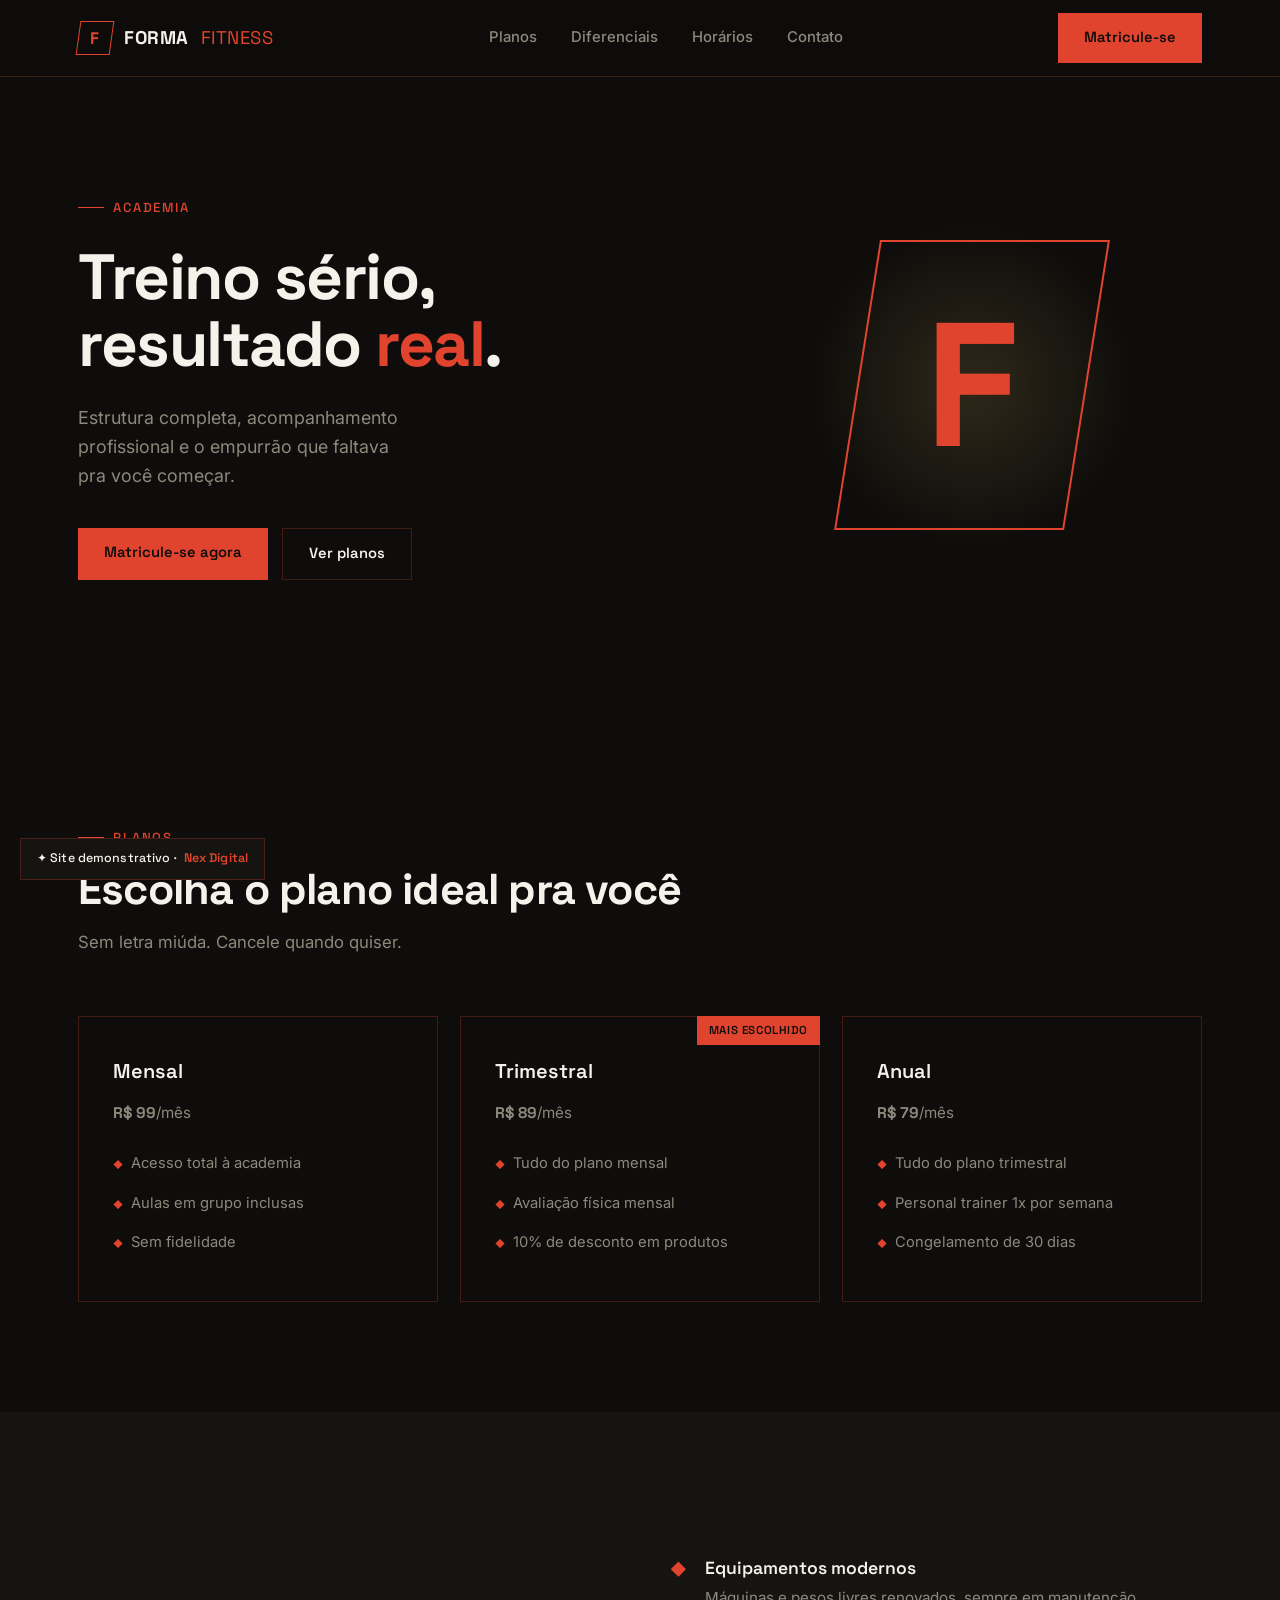
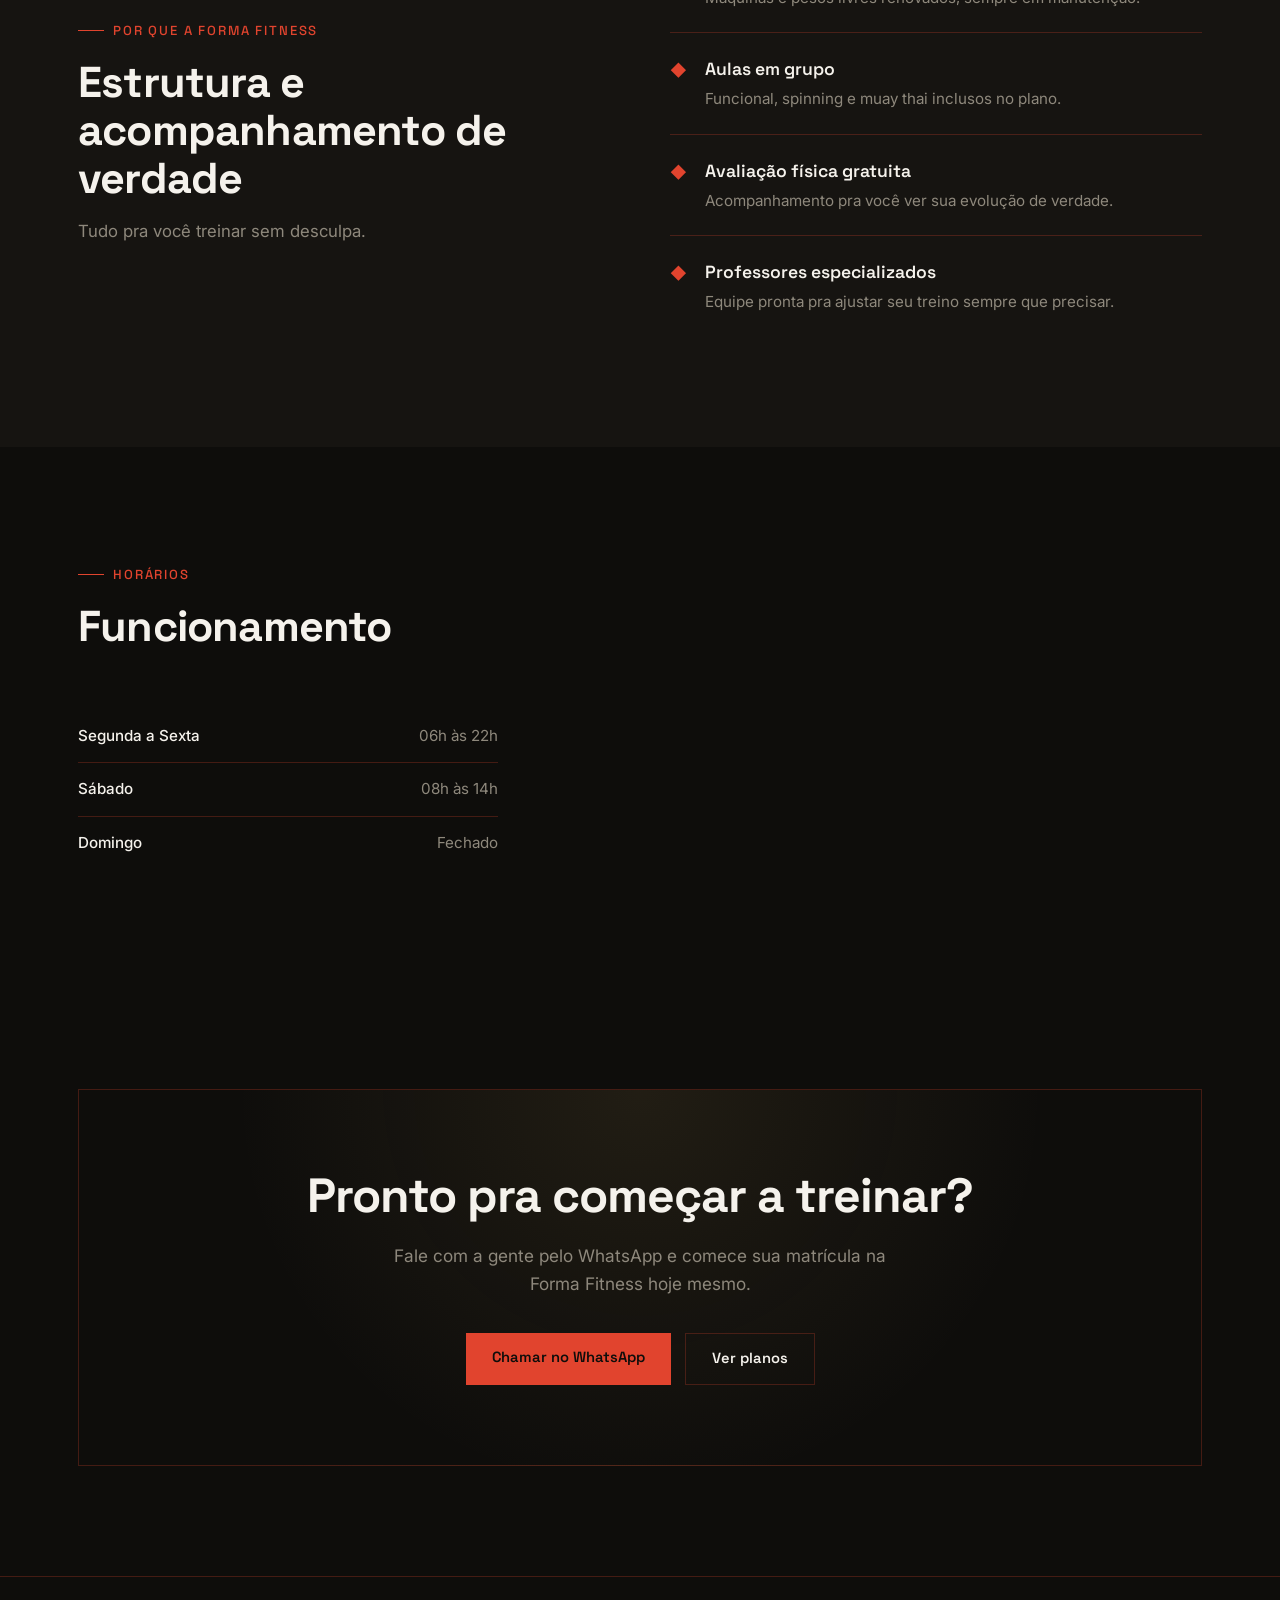
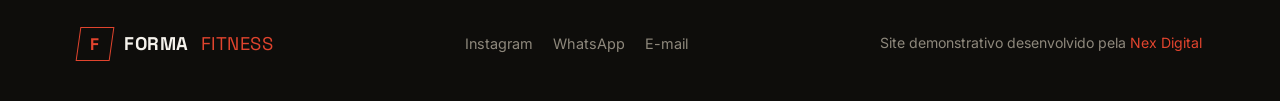
==== demos/academia.html @ 20af7e74 "Site institucional da Nex Digital com demos de portfolio Site one-page com CSS/JS compartilhados e t" ====
<!DOCTYPE html>
<html lang="pt-BR">
<head>
<meta charset="UTF-8">
<meta name="viewport" content="width=device-width, initial-scale=1.0">
<title>Forma Fitness — Academia</title>
<meta name="description" content="Forma Fitness: treino sério, resultado real. Estrutura completa e acompanhamento profissional. Projeto demonstrativo desenvolvido pela Nex Digital.">
<meta name="theme-color" content="#0E0D0B">
<meta name="robots" content="noindex">
<link rel="icon" href="data:image/svg+xml,%3Csvg xmlns='http://www.w3.org/2000/svg' viewBox='0 0 64 64'%3E%3Crect width='64' height='64' fill='%230E0D0B'/%3E%3Ctext x='32' y='45' font-family='Georgia,serif' font-size='38' font-weight='700' fill='%23E1442E' text-anchor='middle'%3EF%3C/text%3E%3C/svg%3E">
<link rel="preconnect" href="https://fonts.googleapis.com">
<link rel="preconnect" href="https://fonts.gstatic.com" crossorigin>
<link href="https://fonts.googleapis.com/css2?family=Space+Grotesk:wght@400;500;600;700&family=Inter:wght@400;500;600&display=swap" rel="stylesheet">
<link rel="stylesheet" href="../style.css">
</head>
<body class="tema-academia">

<header>
  <nav class="wrap nav">
    <a href="#" class="logo"><span class="mark"><span>F</span></span>FORMA <em>FITNESS</em></a>
    <ul class="menu" id="menu">
      <li><a href="#planos">Planos</a></li>
      <li><a href="#diferenciais">Diferenciais</a></li>
      <li><a href="#horarios">Horários</a></li>
      <li><a href="#contato">Contato</a></li>
    </ul>
    <a href="#" data-contato="whatsapp" class="btn btn-ouro">Matricule-se</a>
    <button type="button" class="menu-toggle" id="toggle" aria-label="Abrir menu" aria-expanded="false" aria-controls="menu">☰</button>
  </nav>
</header>

<section class="hero">
  <div class="wrap hero-grid">
    <div>
      <span class="eyebrow">Academia</span>
      <h1>Treino sério, resultado <b>real</b>.</h1>
      <p>Estrutura completa, acompanhamento profissional e o empurrão que faltava pra você começar.</p>
      <div class="hero-cta">
        <a href="#" data-contato="whatsapp" class="btn btn-ouro">Matricule-se agora</a>
        <a href="#planos" class="btn btn-linha">Ver planos</a>
      </div>
    </div>
    <div class="hero-art" aria-hidden="true">
      <div class="glow"></div>
      <div class="n" data-letra="F"></div>
    </div>
  </div>
</section>

<section id="planos">
  <div class="wrap">
    <div class="head">
      <span class="eyebrow">Planos</span>
      <h2>Escolha o plano ideal pra você</h2>
      <p>Sem letra miúda. Cancele quando quiser.</p>
    </div>
    <div class="serv-grid plan-grid">
      <div class="card">
        <h3>Mensal</h3>
        <p class="preco-plano">R$ 99<span>/mês</span></p>
        <ul class="check-list">
          <li>Acesso total à academia</li>
          <li>Aulas em grupo inclusas</li>
          <li>Sem fidelidade</li>
        </ul>
      </div>
      <div class="card">
        <span class="tag-popular">MAIS ESCOLHIDO</span>
        <h3>Trimestral</h3>
        <p class="preco-plano">R$ 89<span>/mês</span></p>
        <ul class="check-list">
          <li>Tudo do plano mensal</li>
          <li>Avaliação física mensal</li>
          <li>10% de desconto em produtos</li>
        </ul>
      </div>
      <div class="card">
        <h3>Anual</h3>
        <p class="preco-plano">R$ 79<span>/mês</span></p>
        <ul class="check-list">
          <li>Tudo do plano trimestral</li>
          <li>Personal trainer 1x por semana</li>
          <li>Congelamento de 30 dias</li>
        </ul>
      </div>
    </div>
  </div>
</section>

<section id="diferenciais" class="bg-alt">
  <div class="wrap porque">
    <div class="head head-sem-margem">
      <span class="eyebrow">Por que a Forma Fitness</span>
      <h2>Estrutura e acompanhamento de verdade</h2>
      <p>Tudo pra você treinar sem desculpa.</p>
    </div>
    <ul>
      <li><span class="check">◆</span><div><h4>Equipamentos modernos</h4><p>Máquinas e pesos livres renovados, sempre em manutenção.</p></div></li>
      <li><span class="check">◆</span><div><h4>Aulas em grupo</h4><p>Funcional, spinning e muay thai inclusos no plano.</p></div></li>
      <li><span class="check">◆</span><div><h4>Avaliação física gratuita</h4><p>Acompanhamento pra você ver sua evolução de verdade.</p></div></li>
      <li><span class="check">◆</span><div><h4>Professores especializados</h4><p>Equipe pronta pra ajustar seu treino sempre que precisar.</p></div></li>
    </ul>
  </div>
</section>

<section id="horarios">
  <div class="wrap">
    <div class="head">
      <span class="eyebrow">Horários</span>
      <h2>Funcionamento</h2>
    </div>
    <ul class="horarios">
      <li><span>Segunda a Sexta</span><span>06h às 22h</span></li>
      <li><span>Sábado</span><span>08h às 14h</span></li>
      <li><span>Domingo</span><span>Fechado</span></li>
    </ul>
  </div>
</section>

<section id="contato">
  <div class="wrap">
    <div class="cta-box">
      <h2>Pronto pra começar a treinar?</h2>
      <p>Fale com a gente pelo WhatsApp e comece sua matrícula na Forma Fitness hoje mesmo.</p>
      <div class="hero-cta">
        <a href="#" data-contato="whatsapp" class="btn btn-ouro">Chamar no WhatsApp</a>
        <a href="#planos" class="btn btn-linha">Ver planos</a>
      </div>
    </div>
  </div>
</section>

<footer>
  <div class="wrap foot">
    <a href="#" class="logo"><span class="mark"><span>F</span></span>FORMA <em>FITNESS</em></a>
    <div class="social">
      <a href="#" data-contato="instagram">Instagram</a>
      <a href="#" data-contato="whatsapp">WhatsApp</a>
      <a href="#" data-contato="email">E-mail</a>
    </div>
    <small>Site demonstrativo desenvolvido pela <a href="../index.html" class="link-ouro">Nex Digital</a></small>
  </div>
</footer>

<a class="demo-badge" href="../index.html">✦ Site demonstrativo · <b>Nex Digital</b></a>

<script src="../script.js" defer></script>
</body>
</html>
---- style.css ----
:root{
  --preto:#0E0D0B;
  --preto-2:#161411;
  --branco:#F5F2EC;
  --cinza:#8E887C;
  --ouro:#C9A961;
  --ouro-claro:#E4CE93;
  --linha:rgba(201,169,97,.22);
  --display:'Space Grotesk',sans-serif;
  --corpo:'Inter',sans-serif;
}
*{margin:0;padding:0;box-sizing:border-box}
html{scroll-behavior:smooth}
body{
  background:var(--preto);
  color:var(--branco);
  font-family:var(--corpo);
  line-height:1.6;
  -webkit-font-smoothing:antialiased;
  overflow-x:hidden;
}
a{color:inherit;text-decoration:none}
.wrap{max-width:1180px;margin:0 auto;padding:0 28px}
section{padding:110px 0}

/* ---------- HEADER ---------- */
header{
  position:fixed;top:0;left:0;right:0;z-index:100;
  background:rgba(14,13,11,.72);
  -webkit-backdrop-filter:blur(14px);
  backdrop-filter:blur(14px);
  border-bottom:1px solid var(--linha);
}
.nav{display:flex;align-items:center;justify-content:space-between;height:76px}
.logo{display:flex;align-items:center;gap:12px;font-family:var(--display);font-weight:700;font-size:1.15rem;letter-spacing:.5px}
.logo .mark{
  width:34px;height:34px;flex:none;
  display:grid;place-items:center;
  border:1.5px solid var(--ouro);
  color:var(--ouro);font-weight:700;font-size:1.05rem;
  transform:skewX(-8deg);
}
.logo .mark span{transform:skewX(8deg)}
.logo em{color:var(--ouro);font-style:normal;font-weight:400}
.menu{display:flex;gap:34px;list-style:none;font-size:.93rem;font-weight:500}
.menu a{color:var(--cinza);transition:color .2s}
.menu a:hover,.menu a:focus{color:var(--branco)}
.btn{
  display:inline-block;font-family:var(--display);font-weight:600;
  font-size:.92rem;padding:13px 26px;transition:.22s;cursor:pointer;border:none;
}
.btn-ouro{background:var(--ouro);color:var(--preto)}
.btn-ouro:hover,.btn-ouro:focus{background:var(--ouro-claro)}
.btn-linha{border:1.5px solid var(--linha);color:var(--branco);background:transparent}
.btn-linha:hover,.btn-linha:focus{border-color:var(--ouro);color:var(--ouro)}
.menu-toggle{display:none;background:none;border:none;color:var(--branco);font-size:1.6rem;cursor:pointer}

/* ---------- HERO ---------- */
.hero{position:relative;padding:190px 0 130px;overflow:hidden}
.hero-grid{display:grid;grid-template-columns:1.15fr .85fr;gap:40px;align-items:center}
.eyebrow{
  display:inline-flex;align-items:center;gap:9px;
  color:var(--ouro);font-family:var(--display);font-size:.82rem;
  font-weight:500;letter-spacing:.14em;text-transform:uppercase;margin-bottom:26px;
}
.eyebrow::before{content:"";width:26px;height:1px;background:var(--ouro)}
.hero h1{
  font-family:var(--display);font-weight:700;
  font-size:clamp(2.5rem,5.2vw,4rem);line-height:1.05;letter-spacing:-1.5px;
}
.hero h1 b{color:var(--ouro);font-weight:700}
.hero p{color:var(--cinza);font-size:1.12rem;max-width:30ch;margin:26px 0 38px}
.hero-cta{display:flex;gap:14px;flex-wrap:wrap}
/* elemento gráfico angular ecoando o "N" */
.hero-art{position:relative;height:380px}
.hero-art .n{
  position:absolute;inset:0;margin:auto;width:230px;height:290px;
  border:2px solid var(--ouro);transform:skewX(-9deg);
  display:grid;place-items:center;
}
.hero-art .n::before{
  content:attr(data-letra);font-family:var(--display);font-weight:700;font-size:11rem;
  color:var(--ouro);transform:skewX(9deg);line-height:1;
}
.hero-art .glow{
  position:absolute;inset:0;margin:auto;width:340px;height:340px;
  background:radial-gradient(circle,rgba(201,169,97,.18),transparent 68%);
  filter:blur(10px);
}

/* ---------- SEÇÕES / TÍTULOS ---------- */
.head{max-width:640px;margin-bottom:60px}
.head .eyebrow{margin-bottom:18px}
.head h2{font-family:var(--display);font-weight:700;font-size:clamp(1.9rem,3.6vw,2.7rem);letter-spacing:-.8px;line-height:1.1}
.head p{color:var(--cinza);margin-top:16px;font-size:1.05rem}

/* ---------- SERVIÇOS ---------- */
#servicos{background:var(--preto-2)}
.serv-grid{display:grid;grid-template-columns:repeat(2,1fr);gap:22px}
.card{
  padding:38px 34px;background:var(--preto);
  border:1px solid var(--linha);position:relative;transition:.25s;
}
.card:hover{border-color:var(--ouro);transform:translateY(-4px)}
.card .ico{
  width:52px;height:52px;display:grid;place-items:center;
  border:1.5px solid var(--ouro);color:var(--ouro);margin-bottom:22px;
  transform:skewX(-8deg);
}
.card .ico svg{transform:skewX(8deg)}
.card h3{font-family:var(--display);font-weight:600;font-size:1.25rem;margin-bottom:10px}
.card p{color:var(--cinza);font-size:.97rem}

/* ---------- COMO FUNCIONA ---------- */
.steps{display:grid;grid-template-columns:repeat(4,1fr);gap:0;border:1px solid var(--linha)}
.step{padding:36px 28px;border-right:1px solid var(--linha);position:relative}
.step:last-child{border-right:none}
.step .num{font-family:var(--display);font-weight:700;font-size:1rem;color:var(--ouro);letter-spacing:.1em}
.step h3{font-family:var(--display);font-weight:600;font-size:1.15rem;margin:18px 0 10px}
.step p{color:var(--cinza);font-size:.93rem}

/* ---------- PORTFÓLIO ---------- */
#portfolio{background:var(--preto-2)}
.port-grid{display:grid;grid-template-columns:repeat(3,1fr);gap:22px}
.port{
  aspect-ratio:4/3;border:1px solid var(--linha);position:relative;overflow:hidden;
  display:flex;align-items:flex-end;padding:26px;transition:.25s;
  background:linear-gradient(160deg,#1b1813,#0e0d0b);
}
.port:hover,.port:focus-visible{border-color:var(--ouro)}
.port::before{
  content:"";position:absolute;top:-30%;right:-20%;width:180px;height:180px;
  border:1.5px solid var(--linha);transform:skewX(-9deg);
}
.port span{font-family:var(--display);font-size:.8rem;color:var(--ouro);letter-spacing:.08em;display:block;margin-bottom:6px}
.port strong{font-family:var(--display);font-weight:600;font-size:1.2rem;display:block}
.port .ver{
  font-family:var(--corpo);font-weight:500;font-size:.85rem;color:var(--ouro);
  letter-spacing:normal;margin-top:10px;opacity:0;transform:translateY(6px);transition:.25s;
}
.port:hover .ver,.port:focus-visible .ver{opacity:1;transform:translateY(0)}

/* ---------- POR QUE ---------- */
.porque{display:grid;grid-template-columns:1fr 1fr;gap:60px;align-items:center}
.porque ul{list-style:none;margin-top:10px}
.porque li{padding:22px 0;border-bottom:1px solid var(--linha);display:flex;gap:18px;align-items:flex-start}
.porque li:last-child{border-bottom:none}
.porque .check{color:var(--ouro);flex:none;margin-top:3px}
.porque li h4{font-family:var(--display);font-weight:600;font-size:1.1rem;margin-bottom:4px}
.porque li p{color:var(--cinza);font-size:.95rem}

/* ---------- CTA FINAL ---------- */
#contato{text-align:center}
.cta-box{
  border:1px solid var(--linha);padding:80px 40px;position:relative;overflow:hidden;
  background:radial-gradient(circle at 50% 0%,rgba(201,169,97,.1),transparent 60%);
}
.cta-box h2{font-family:var(--display);font-weight:700;font-size:clamp(2rem,4vw,3rem);letter-spacing:-1px;line-height:1.08}
.cta-box p{color:var(--cinza);margin:20px auto 36px;max-width:46ch;font-size:1.08rem}
.cta-box .hero-cta{justify-content:center}

/* ---------- FOOTER ---------- */
footer{border-top:1px solid var(--linha);padding:50px 0 40px}
.foot{display:flex;justify-content:space-between;align-items:center;flex-wrap:wrap;gap:20px}
.foot small{color:var(--cinza);font-size:.88rem}
.foot .social{display:flex;gap:20px}
.foot .social a{color:var(--cinza);transition:color .2s;font-size:.9rem}
.foot .social a:hover{color:var(--ouro)}

/* ---------- PÁGINAS DE DEMONSTRAÇÃO ---------- */
body.tema-academia{
  --ouro:#E1442E;
  --ouro-claro:#FF6B4A;
  --linha:rgba(225,68,46,.25);
}
body.tema-restaurante{
  --ouro:#C97A4A;
  --ouro-claro:#E0A47A;
  --linha:rgba(201,122,74,.25);
}
.logo .mark.duas-letras{font-size:.8rem;letter-spacing:-.5px}

.demo-badge{
  position:fixed;left:20px;bottom:20px;z-index:90;
  display:flex;align-items:center;gap:7px;
  background:var(--preto-2);border:1px solid var(--linha);
  padding:10px 16px;font-family:var(--display);font-size:.78rem;
  font-weight:500;color:var(--branco);letter-spacing:.01em;
  transition:.2s;
}
.demo-badge:hover,.demo-badge:focus-visible{border-color:var(--ouro);color:var(--ouro)}
.demo-badge b{color:var(--ouro);font-weight:600}

/* lista de preços — usada nos serviços/cardápio das demos */
.lista-preco{list-style:none}
.lista-preco li{display:flex;justify-content:space-between;gap:24px;align-items:baseline;padding:20px 0;border-bottom:1px solid var(--linha)}
.lista-preco li:last-child{border-bottom:none}
.lista-preco h4{font-family:var(--display);font-weight:600;font-size:1.08rem}
.lista-preco li p{color:var(--cinza);font-size:.92rem;margin-top:4px}
.lista-preco .preco{font-family:var(--display);color:var(--ouro);font-weight:600;font-size:1.05rem;white-space:nowrap}

/* lista de horários de funcionamento */
.horarios{list-style:none;max-width:420px}
.horarios li{display:flex;justify-content:space-between;padding:14px 0;border-bottom:1px solid var(--linha);font-size:.95rem}
.horarios li:last-child{border-bottom:none}
.horarios li span:first-child{color:var(--branco);font-weight:500}
.horarios li span:last-child{color:var(--cinza)}

/* grade de 3 colunas — planos da academia */
.plan-grid{grid-template-columns:repeat(3,1fr)}
.card .tag-popular{
  position:absolute;top:-1px;right:-1px;background:var(--ouro);color:var(--preto);
  font-family:var(--display);font-weight:600;font-size:.72rem;padding:5px 12px;letter-spacing:.05em;
}
.preco-plano{font-family:var(--display);font-weight:700;font-size:1.8rem;color:var(--ouro);margin:14px 0 18px}
.preco-plano span{font-family:var(--corpo);font-weight:400;font-size:.95rem;color:var(--cinza)}
.check-list{list-style:none}
.check-list li{padding:8px 0;color:var(--cinza);font-size:.92rem;display:flex;gap:8px;align-items:baseline}
.check-list li::before{content:"◆";color:var(--ouro);font-size:.6rem}
.bg-alt{background:var(--preto-2)}
.link-ouro{color:var(--ouro)}
.head-sem-margem{margin-bottom:0}

/* ---------- RESPONSIVO ---------- */
@media(max-width:900px){
  .hero-grid,.porque{grid-template-columns:1fr}
  .hero-art{display:none}
  .serv-grid,.plan-grid{grid-template-columns:1fr}
  .steps{grid-template-columns:1fr 1fr}
  .step:nth-child(2){border-right:none}
  .step:nth-child(1),.step:nth-child(2){border-bottom:1px solid var(--linha)}
  .port-grid{grid-template-columns:1fr 1fr}
}
@media(max-width:640px){
  section{padding:80px 0}
  .menu{
    display:none;position:absolute;top:76px;left:0;right:0;
    flex-direction:column;gap:0;background:var(--preto-2);border-bottom:1px solid var(--linha);
  }
  .menu.open{display:flex}
  .menu li{padding:16px 28px;border-bottom:1px solid var(--linha)}
  .menu-toggle{display:block}
  .nav .btn-ouro{display:none}
  .steps,.port-grid{grid-template-columns:1fr}
  .step{border-right:none;border-bottom:1px solid var(--linha)}
  .step:last-child{border-bottom:none}
  .demo-badge{left:12px;bottom:12px;padding:9px 13px;font-size:.72rem}
}
@media(prefers-reduced-motion:reduce){*{transition:none!important;scroll-behavior:auto!important}}
:focus-visible{outline:2px solid var(--ouro);outline-offset:3px}
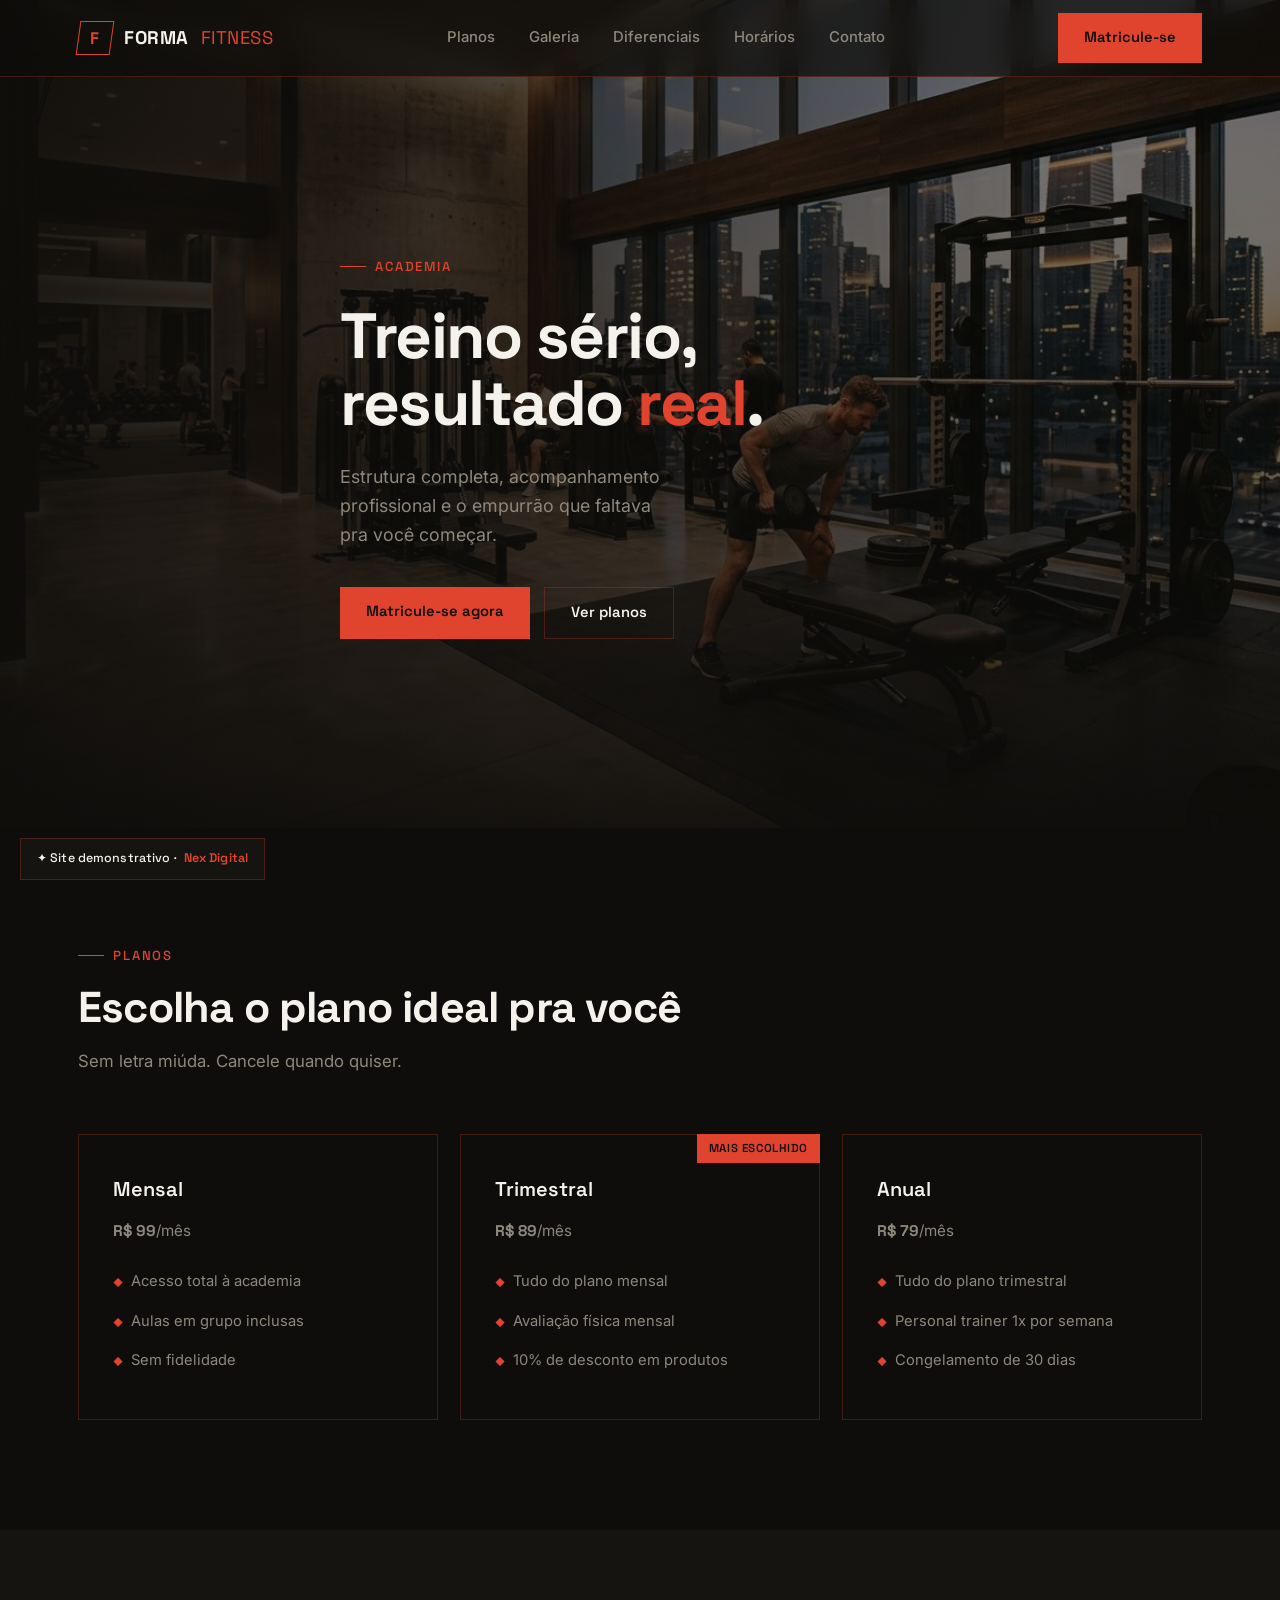
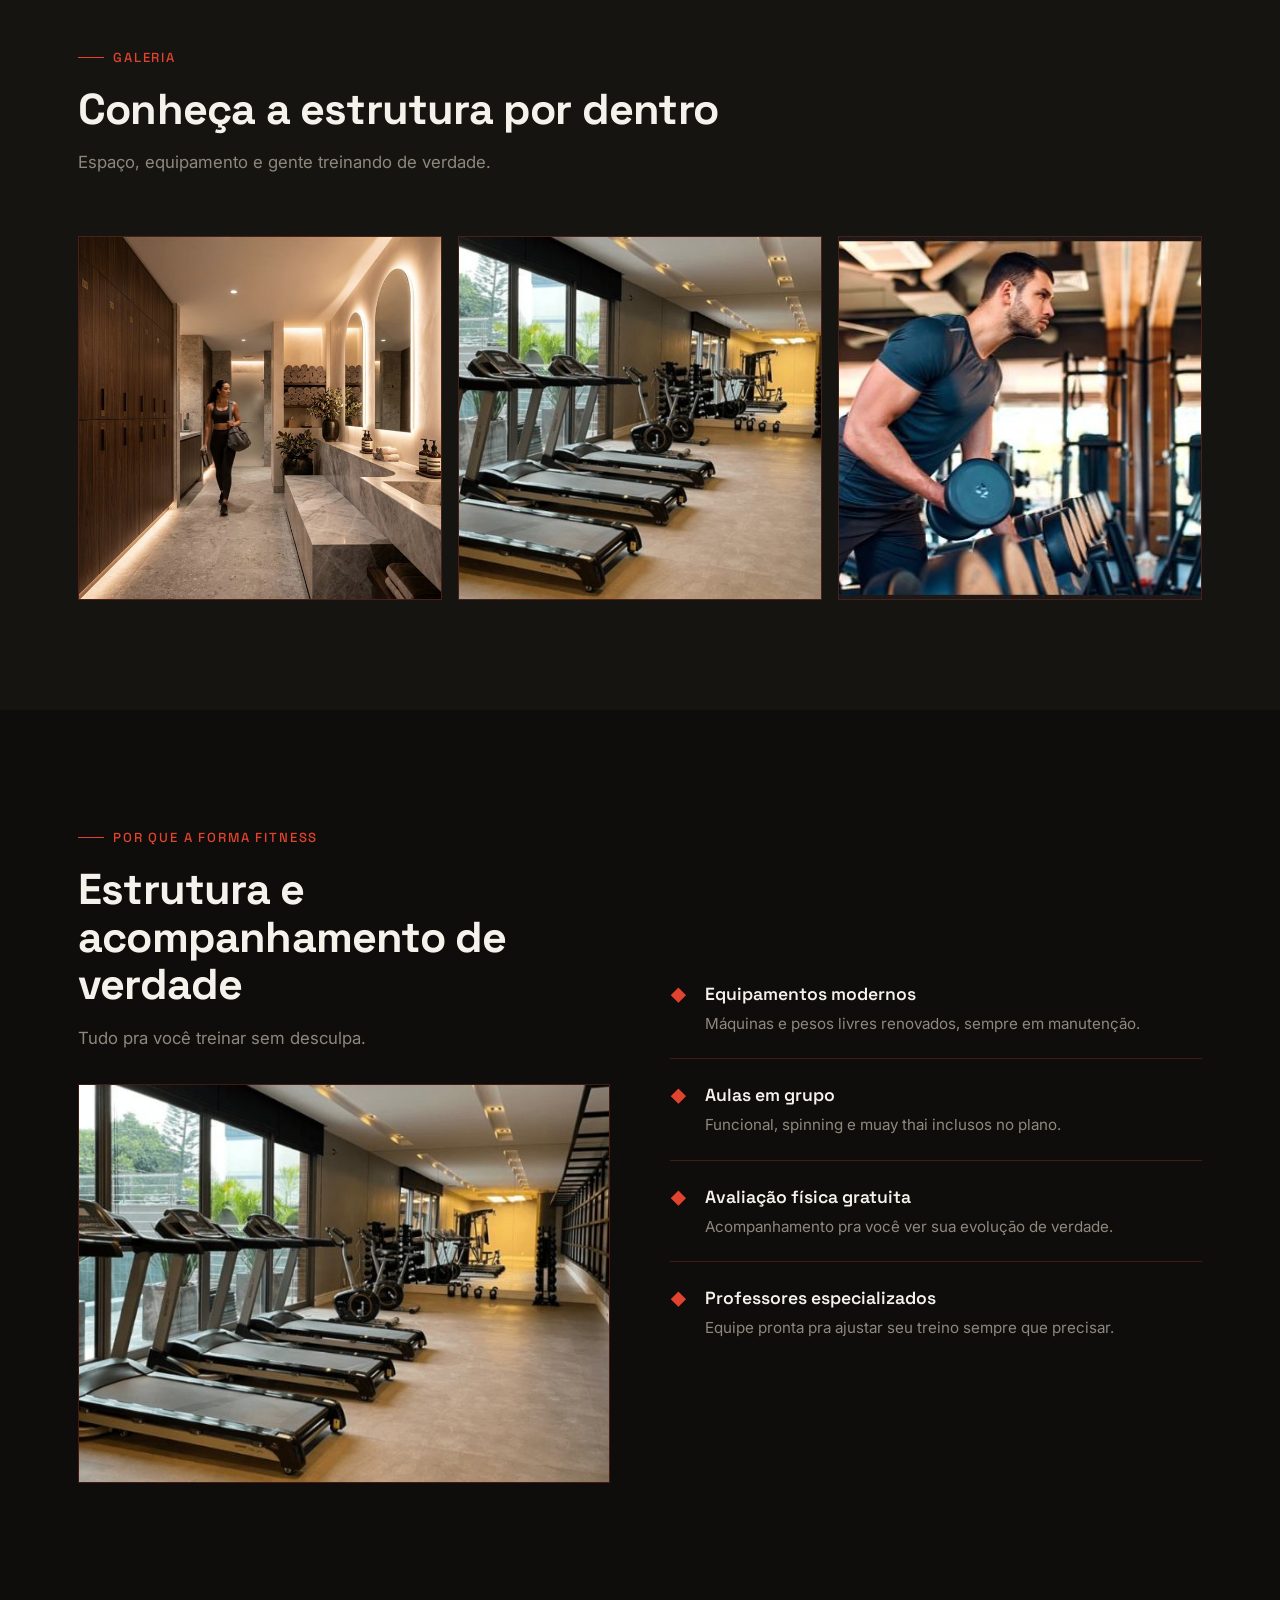
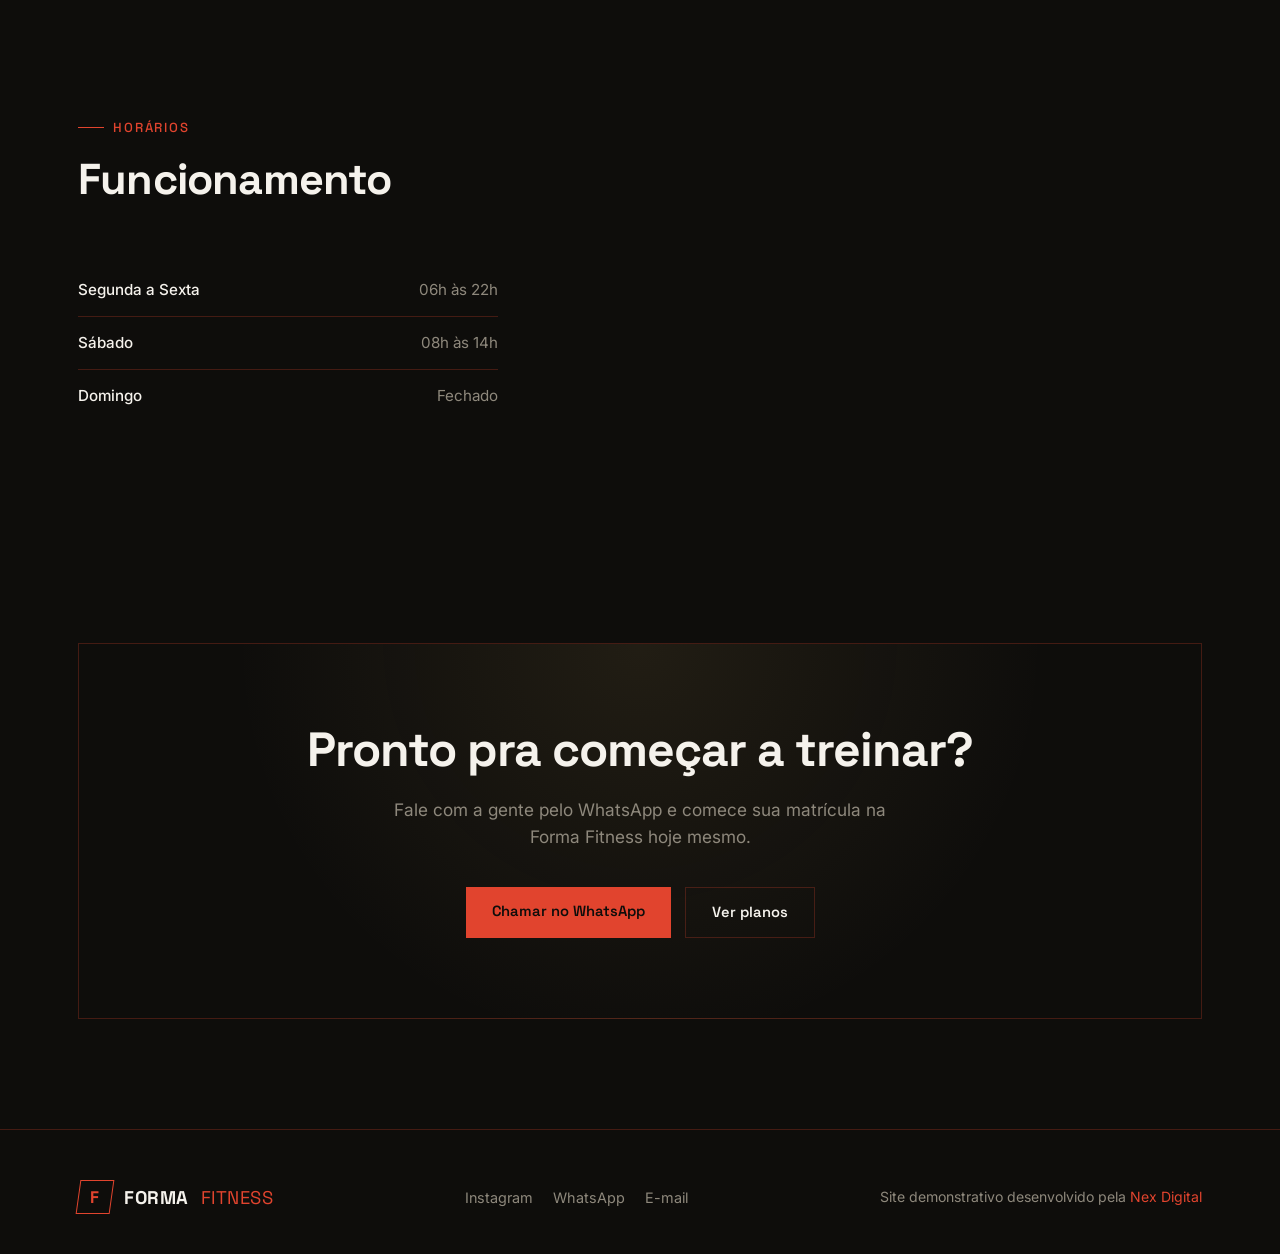
==== commit bc424635: "Adiciona fotos e galeria na demo da academia Hero com foto de fundo, secao de galeria com as 3 fotos" ====
--- a/demos/academia.html
+++ b/demos/academia.html
@@ -20,6 +20,7 @@
     <a href="#" class="logo"><span class="mark"><span>F</span></span>FORMA <em>FITNESS</em></a>
     <ul class="menu" id="menu">
       <li><a href="#planos">Planos</a></li>
+      <li><a href="#galeria">Galeria</a></li>
       <li><a href="#diferenciais">Diferenciais</a></li>
       <li><a href="#horarios">Horários</a></li>
       <li><a href="#contato">Contato</a></li>
@@ -29,9 +30,9 @@
   </nav>
 </header>
 
-<section class="hero">
-  <div class="wrap hero-grid">
-    <div>
+<section class="hero hero-foto" style="--hero-img:url('../img/academia/hero.jpg')">
+  <div class="wrap">
+    <div class="hero-texto">
       <span class="eyebrow">Academia</span>
       <h1>Treino sério, resultado <b>real</b>.</h1>
       <p>Estrutura completa, acompanhamento profissional e o empurrão que faltava pra você começar.</p>
@@ -39,10 +40,6 @@
         <a href="#" data-contato="whatsapp" class="btn btn-ouro">Matricule-se agora</a>
         <a href="#planos" class="btn btn-linha">Ver planos</a>
       </div>
-    </div>
-    <div class="hero-art" aria-hidden="true">
-      <div class="glow"></div>
-      <div class="n" data-letra="F"></div>
     </div>
   </div>
 </section>
@@ -87,12 +84,28 @@
   </div>
 </section>
 
-<section id="diferenciais" class="bg-alt">
+<section id="galeria" class="bg-alt">
+  <div class="wrap">
+    <div class="head">
+      <span class="eyebrow">Galeria</span>
+      <h2>Conheça a estrutura por dentro</h2>
+      <p>Espaço, equipamento e gente treinando de verdade.</p>
+    </div>
+    <div class="galeria-grid">
+      <div class="galeria-item"><img src="../img/academia/foto1.jpg" alt="Vestiário moderno da Forma Fitness com armários e área de banho" loading="lazy"></div>
+      <div class="galeria-item"><img src="../img/academia/foto2.jpg" alt="Área de cardio com esteiras e vista para a cidade" loading="lazy"></div>
+      <div class="galeria-item"><img src="../img/academia/foto3.jpg" alt="Aluno treinando com halteres na área de musculação" loading="lazy"></div>
+    </div>
+  </div>
+</section>
+
+<section id="diferenciais">
   <div class="wrap porque">
     <div class="head head-sem-margem">
       <span class="eyebrow">Por que a Forma Fitness</span>
       <h2>Estrutura e acompanhamento de verdade</h2>
       <p>Tudo pra você treinar sem desculpa.</p>
+      <img class="porque-foto" src="../img/academia/foto2.jpg" alt="Equipamentos modernos de cardio na Forma Fitness" loading="lazy">
     </div>
     <ul>
       <li><span class="check">◆</span><div><h4>Equipamentos modernos</h4><p>Máquinas e pesos livres renovados, sempre em manutenção.</p></div></li>
--- a/style.css
+++ b/style.css
@@ -220,6 +220,32 @@
 .bg-alt{background:var(--preto-2)}
 .link-ouro{color:var(--ouro)}
 .head-sem-margem{margin-bottom:0}
+
+/* hero com foto de fundo — a URL da imagem entra via --hero-img inline no HTML */
+.hero-foto{
+  min-height:92vh;
+  display:flex;
+  align-items:center;
+  padding:150px 0 90px;
+  background-image:
+    linear-gradient(180deg, rgba(14,13,11,.35) 0%, rgba(14,13,11,.6) 65%, rgba(14,13,11,.94) 100%),
+    linear-gradient(100deg, rgba(14,13,11,.92) 0%, rgba(14,13,11,.55) 42%, rgba(14,13,11,.18) 75%),
+    var(--hero-img);
+  background-size:cover;
+  background-position:center;
+  background-repeat:no-repeat;
+}
+.hero-foto .hero-texto{max-width:600px}
+
+/* galeria de fotos */
+.galeria-grid{display:grid;grid-template-columns:repeat(auto-fit,minmax(230px,1fr));gap:16px}
+.galeria-item{aspect-ratio:1/1;overflow:hidden;position:relative;border:1px solid var(--linha);transition:border-color .25s}
+.galeria-item img{width:100%;height:100%;object-fit:cover;display:block;transition:transform .5s ease,filter .5s ease;filter:saturate(.94)}
+.galeria-item:hover,.galeria-item:focus-within{border-color:var(--ouro)}
+.galeria-item:hover img,.galeria-item:focus-within img{transform:scale(1.07);filter:saturate(1.05)}
+
+/* foto de apoio dentro de uma seção de texto (ex: produtos em "diferenciais") */
+.porque-foto{width:100%;aspect-ratio:4/3;object-fit:cover;margin-top:32px;border:1px solid var(--linha)}
 
 /* ---------- RESPONSIVO ---------- */
 @media(max-width:900px){
@@ -245,6 +271,7 @@
   .step{border-right:none;border-bottom:1px solid var(--linha)}
   .step:last-child{border-bottom:none}
   .demo-badge{left:12px;bottom:12px;padding:9px 13px;font-size:.72rem}
+  .hero-foto{min-height:560px;padding:120px 0 70px}
 }
 @media(prefers-reduced-motion:reduce){*{transition:none!important;scroll-behavior:auto!important}}
 :focus-visible{outline:2px solid var(--ouro);outline-offset:3px}
